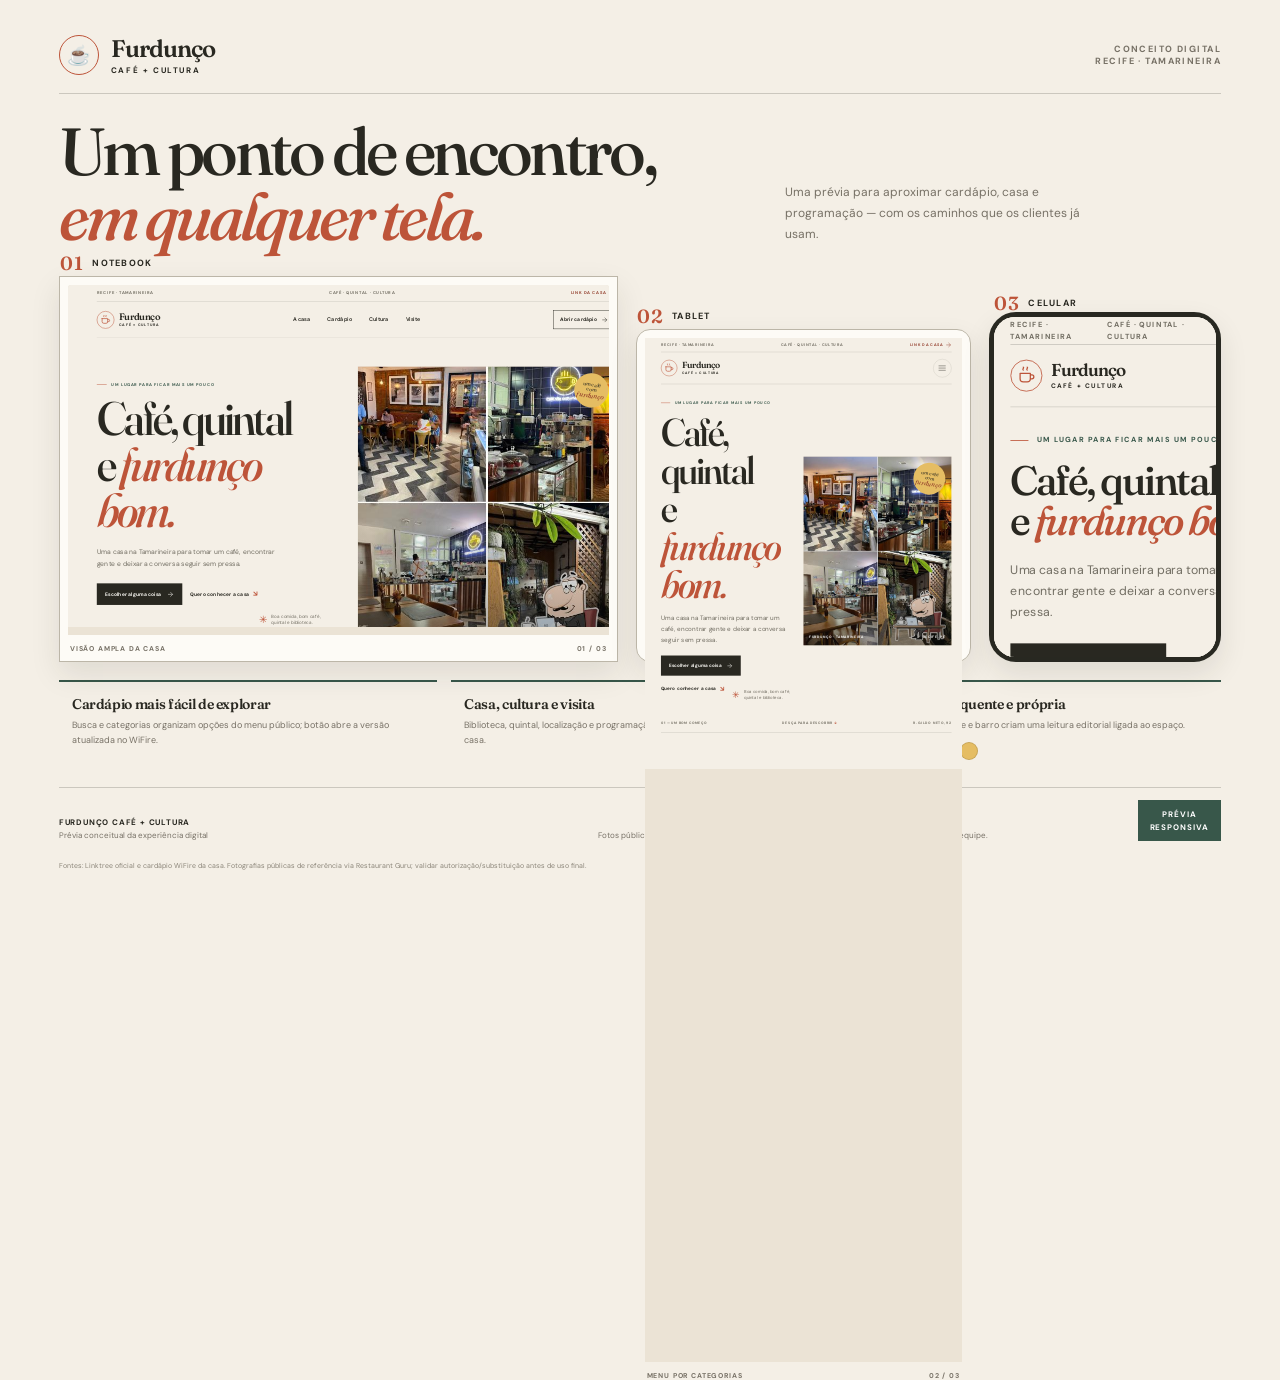
==== arte/prancha.html @ ab8691d7 "Create Furdunco Cafe e Cultura concept site" ====
<!doctype html>
<html lang="pt-BR">
<head>
  <meta charset="utf-8" />
  <meta name="viewport" content="width=device-width, initial-scale=1" />
  <meta name="theme-color" content="#f4efe6" />
  <title>Furdunço Café + Cultura — Conceito digital</title>
  <style>
    @import url('https://fonts.googleapis.com/css2?family=DM+Sans:wght@400;500;600;700&family=Fraunces:opsz,wght@9..144,500;9..144,600&display=swap');
    :root{--paper:#f4efe6;--ink:#292821;--muted:#777166;--line:rgba(41,40,33,.2);--clay:#bd5439;--leaf:#38574a;--sun:#e5bd63;--serif:"Fraunces",Georgia,serif;--sans:"DM Sans","Segoe UI",sans-serif}
    *{box-sizing:border-box}body{margin:0;background:var(--paper);color:var(--ink);font-family:var(--sans);-webkit-font-smoothing:antialiased}.board{max-width:1600px;margin:auto;padding:34px clamp(24px,4.6vw,76px) 24px}.mast{display:grid;grid-template-columns:1fr auto;align-items:center;gap:20px;padding-bottom:18px;border-bottom:1px solid var(--line)}.brand{display:flex;align-items:center;gap:12px;font-family:var(--serif);font-size:24px;font-weight:600;letter-spacing:-.04em}.brand-mark{display:grid;width:40px;height:40px;place-items:center;border:1px solid var(--clay);border-radius:50%;color:var(--clay);font-size:19px}.brand small{display:block;margin-top:2px;font:700 8px var(--sans);letter-spacing:.2em}.mast-meta{text-align:right;color:var(--muted);font-size:9px;font-weight:700;letter-spacing:.16em;text-transform:uppercase}.headline{display:grid;grid-template-columns:1.1fr .7fr;align-items:end;gap:40px;padding:25px 0 23px}.headline h1{margin:0;font:500 clamp(38px,5.2vw,73px)/.98 var(--serif);letter-spacing:-.055em}.headline h1 em{color:var(--clay);font-weight:500}.headline p{max-width:330px;margin:0 0 4px;color:var(--muted);font-size:12px;line-height:1.75}.devices{display:grid;grid-template-columns:1.25fr .75fr .52fr;align-items:end;gap:18px;min-height:390px}.device{position:relative;min-width:0;padding:8px;border:1px solid #bcb6a8;background:#fdfbf6;box-shadow:0 12px 28px rgba(39,37,30,.1)}.device-label{position:absolute;z-index:2;top:-26px;left:0;display:flex;align-items:center;gap:8px;color:var(--ink);font-size:9px;font-weight:700;letter-spacing:.14em;text-transform:uppercase}.device-label b{color:var(--clay);font:600 19px var(--serif)}.screen{position:relative;overflow:hidden;background:#ebe3d5}.screen iframe{display:block;border:0;transform-origin:top left;pointer-events:none;background:var(--paper)}.desktop{height:350px;border-radius:3px 3px 0 0}.desktop iframe{width:1280px;height:760px;transform:scale(.45)}.tablet{height:333px;border-radius:14px}.tablet iframe{width:768px;height:1024px;transform:scale(.42)}.phone{height:350px;border:5px solid #282821;border-radius:27px;padding:0;background:#282821}.phone .screen{height:100%;border-radius:21px}.phone iframe{width:390px;height:844px;transform:scale(.82)}.device-note{display:flex;justify-content:space-between;gap:10px;padding:9px 2px 0;color:var(--muted);font-size:7px;font-weight:700;letter-spacing:.12em;text-transform:uppercase}.phone .device-note{display:none}.device.phone{margin-bottom:0}.under-devices{display:grid;grid-template-columns:1fr 1fr 1fr;gap:14px;margin-top:18px}.info{padding:13px 13px 10px;border-top:2px solid var(--leaf)}.info h2{margin:0 0 5px;font:600 14px var(--serif);letter-spacing:-.025em}.info p{margin:0;color:var(--muted);font-size:9px;line-height:1.65}.palette{display:flex;gap:8px;margin-top:9px}.swatch{width:18px;height:18px;border:1px solid rgba(0,0,0,.13);border-radius:50%}.footer{display:grid;grid-template-columns:1fr 1fr auto;align-items:end;gap:20px;margin-top:17px;padding-top:12px;border-top:1px solid var(--line);color:var(--muted);font-size:8px;line-height:1.55}.footer strong{color:var(--ink);font-size:8px;letter-spacing:.1em}.stamp{padding:8px 12px;color:#fff;background:var(--leaf);font-size:8px;font-weight:700;letter-spacing:.12em;text-transform:uppercase;text-align:center}.credits{grid-column:1/-1;color:#8a8478;font-size:7px}
    @media(max-width:850px){.board{padding:22px 18px}.mast{grid-template-columns:1fr}.mast-meta{text-align:left}.headline{grid-template-columns:1fr;gap:10px}.headline p{max-width:500px}.devices{grid-template-columns:1fr 1fr;align-items:start;gap:33px 14px;padding-top:24px}.desktop{height:250px}.desktop iframe{transform:scale(.35)}.tablet{height:310px}.tablet iframe{transform:scale(.39)}.phone{height:310px;width:180px;justify-self:center;grid-column:1/-1}.phone iframe{transform:scale(.42)}.under-devices{grid-template-columns:1fr}.footer{grid-template-columns:1fr auto}.footer > span:nth-child(2){grid-column:1/-1;grid-row:2}.credits{grid-column:1/-1}}
    @media(max-width:460px){.brand{font-size:21px}.headline h1{font-size:42px}.devices{grid-template-columns:1fr}.desktop{height:230px}.desktop iframe{transform:scale(.31)}.tablet{width:100%;height:300px}.tablet iframe{transform:scale(.36)}.phone{grid-column:auto;width:184px;height:300px}.phone iframe{transform:scale(.43)}.under-devices{gap:8px}.footer{grid-template-columns:1fr}.footer > span:nth-child(2){grid-column:auto;grid-row:auto}.stamp{justify-self:start}}
  </style>
</head>
<body>
  <main class="board">
    <header class="mast"><div class="brand"><span class="brand-mark">☕</span><span>Furdunço <small>CAFÉ + CULTURA</small></span></div><div class="mast-meta">CONCEITO DIGITAL<br />RECIFE · TAMARINEIRA</div></header>
    <section class="headline"><h1>Um ponto de encontro,<br /><em>em qualquer tela.</em></h1><p>Uma prévia para aproximar cardápio, casa e programação — com os caminhos que os clientes já usam.</p></section>
    <section class="devices" aria-label="Prévia responsiva do site em notebook, tablet e celular">
      <article class="device"><div class="device-label"><b>01</b> Notebook</div><div class="screen desktop"><iframe title="Prévia do site no notebook" src="../index.html" loading="eager" tabindex="-1"></iframe></div><div class="device-note"><span>Visão ampla da casa</span><span>01 / 03</span></div></article>
      <article class="device tablet"><div class="device-label"><b>02</b> Tablet</div><div class="screen"><iframe title="Prévia do site no tablet" src="../index.html" loading="eager" tabindex="-1"></iframe></div><div class="device-note"><span>Menu por categorias</span><span>02 / 03</span></div></article>
      <article class="device phone"><div class="device-label"><b>03</b> Celular</div><div class="screen"><iframe title="Prévia do site no celular" src="../index.html" loading="eager" tabindex="-1"></iframe></div><div class="device-note"><span>Atalhos de toque</span><span>03 / 03</span></div></article>
    </section>
    <section class="under-devices" aria-label="Resumo do conceito">
      <article class="info"><h2>Cardápio mais fácil de explorar</h2><p>Busca e categorias organizam opções do menu público; botão abre a versão atualizada no WiFire.</p></article>
      <article class="info"><h2>Casa, cultura e visita</h2><p>Biblioteca, quintal, localização e programação aparecem com os canais oficiais da casa.</p></article>
      <article class="info"><h2>Uma identidade quente e própria</h2><p>Creme, café escuro, verde e barro criam uma leitura editorial ligada ao espaço.</p><div class="palette"><span class="swatch" style="background:#f4efe6"></span><span class="swatch" style="background:#292821"></span><span class="swatch" style="background:#38574a"></span><span class="swatch" style="background:#bd5439"></span><span class="swatch" style="background:#e5bd63"></span></div></article>
    </section>
    <footer class="footer"><div><strong>FURDUNÇO CAFÉ + CULTURA</strong><br />Prévia conceitual da experiência digital</div><span>Fotos públicas de referência. Cardápio e horários consultados em 25/11/2026; confirmar com a equipe.</span><div class="stamp">PRÉVIA<br />RESPONSIVA</div><small class="credits">Fontes: Linktree oficial e cardápio WiFire da casa. Fotografias públicas de referência via Restaurant Guru; validar autorização/substituição antes de uso final.</small></footer>
  </main>
</body>
</html>
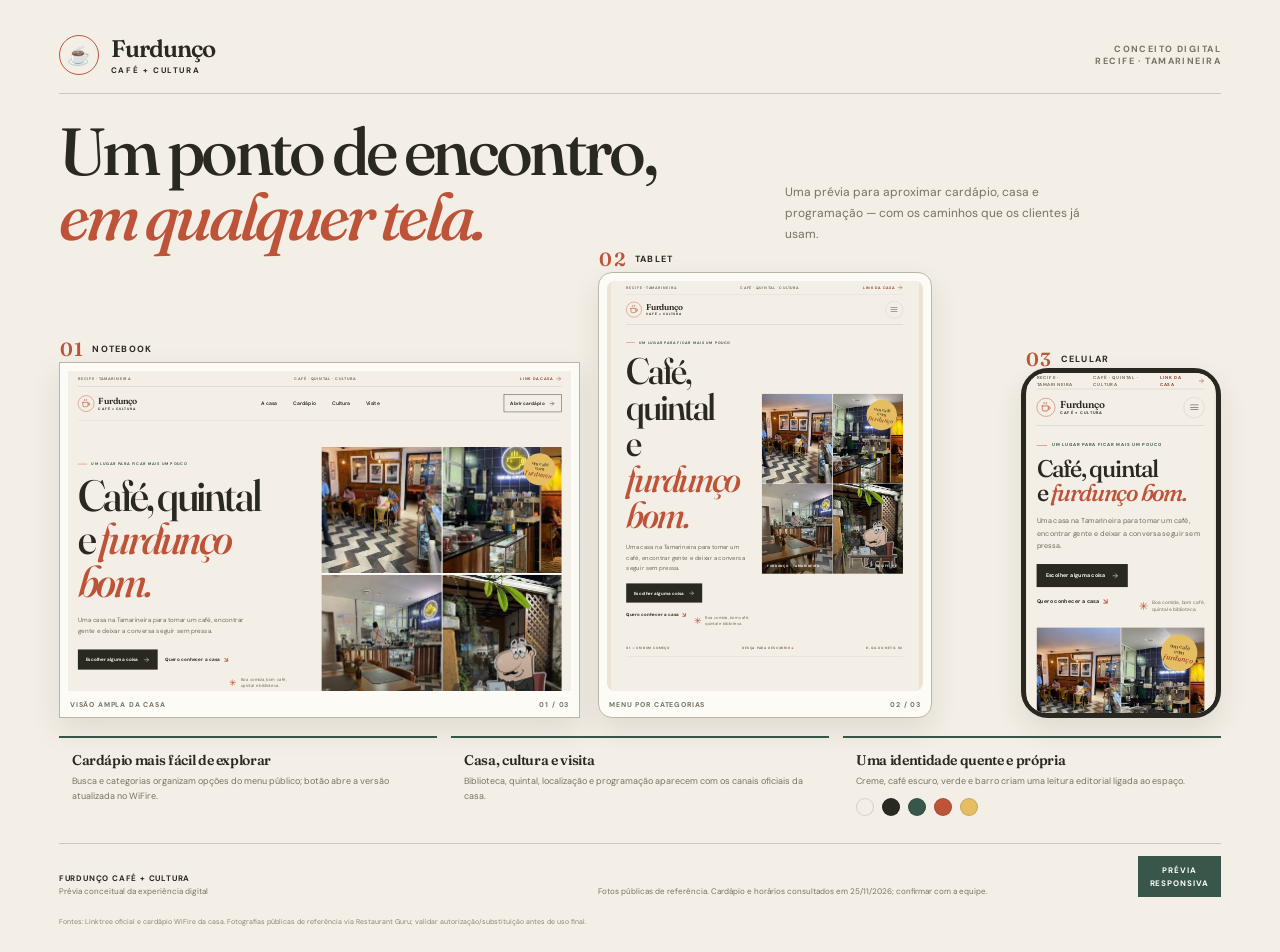
==== commit d3765802: "Fix responsive device frames on Furdunco board" ====
--- a/arte/prancha.html
+++ b/arte/prancha.html
@@ -7,10 +7,97 @@
   <title>Furdunço Café + Cultura — Conceito digital</title>
   <style>
     @import url('https://fonts.googleapis.com/css2?family=DM+Sans:wght@400;500;600;700&family=Fraunces:opsz,wght@9..144,500;9..144,600&display=swap');
-    :root{--paper:#f4efe6;--ink:#292821;--muted:#777166;--line:rgba(41,40,33,.2);--clay:#bd5439;--leaf:#38574a;--sun:#e5bd63;--serif:"Fraunces",Georgia,serif;--sans:"DM Sans","Segoe UI",sans-serif}
-    *{box-sizing:border-box}body{margin:0;background:var(--paper);color:var(--ink);font-family:var(--sans);-webkit-font-smoothing:antialiased}.board{max-width:1600px;margin:auto;padding:34px clamp(24px,4.6vw,76px) 24px}.mast{display:grid;grid-template-columns:1fr auto;align-items:center;gap:20px;padding-bottom:18px;border-bottom:1px solid var(--line)}.brand{display:flex;align-items:center;gap:12px;font-family:var(--serif);font-size:24px;font-weight:600;letter-spacing:-.04em}.brand-mark{display:grid;width:40px;height:40px;place-items:center;border:1px solid var(--clay);border-radius:50%;color:var(--clay);font-size:19px}.brand small{display:block;margin-top:2px;font:700 8px var(--sans);letter-spacing:.2em}.mast-meta{text-align:right;color:var(--muted);font-size:9px;font-weight:700;letter-spacing:.16em;text-transform:uppercase}.headline{display:grid;grid-template-columns:1.1fr .7fr;align-items:end;gap:40px;padding:25px 0 23px}.headline h1{margin:0;font:500 clamp(38px,5.2vw,73px)/.98 var(--serif);letter-spacing:-.055em}.headline h1 em{color:var(--clay);font-weight:500}.headline p{max-width:330px;margin:0 0 4px;color:var(--muted);font-size:12px;line-height:1.75}.devices{display:grid;grid-template-columns:1.25fr .75fr .52fr;align-items:end;gap:18px;min-height:390px}.device{position:relative;min-width:0;padding:8px;border:1px solid #bcb6a8;background:#fdfbf6;box-shadow:0 12px 28px rgba(39,37,30,.1)}.device-label{position:absolute;z-index:2;top:-26px;left:0;display:flex;align-items:center;gap:8px;color:var(--ink);font-size:9px;font-weight:700;letter-spacing:.14em;text-transform:uppercase}.device-label b{color:var(--clay);font:600 19px var(--serif)}.screen{position:relative;overflow:hidden;background:#ebe3d5}.screen iframe{display:block;border:0;transform-origin:top left;pointer-events:none;background:var(--paper)}.desktop{height:350px;border-radius:3px 3px 0 0}.desktop iframe{width:1280px;height:760px;transform:scale(.45)}.tablet{height:333px;border-radius:14px}.tablet iframe{width:768px;height:1024px;transform:scale(.42)}.phone{height:350px;border:5px solid #282821;border-radius:27px;padding:0;background:#282821}.phone .screen{height:100%;border-radius:21px}.phone iframe{width:390px;height:844px;transform:scale(.82)}.device-note{display:flex;justify-content:space-between;gap:10px;padding:9px 2px 0;color:var(--muted);font-size:7px;font-weight:700;letter-spacing:.12em;text-transform:uppercase}.phone .device-note{display:none}.device.phone{margin-bottom:0}.under-devices{display:grid;grid-template-columns:1fr 1fr 1fr;gap:14px;margin-top:18px}.info{padding:13px 13px 10px;border-top:2px solid var(--leaf)}.info h2{margin:0 0 5px;font:600 14px var(--serif);letter-spacing:-.025em}.info p{margin:0;color:var(--muted);font-size:9px;line-height:1.65}.palette{display:flex;gap:8px;margin-top:9px}.swatch{width:18px;height:18px;border:1px solid rgba(0,0,0,.13);border-radius:50%}.footer{display:grid;grid-template-columns:1fr 1fr auto;align-items:end;gap:20px;margin-top:17px;padding-top:12px;border-top:1px solid var(--line);color:var(--muted);font-size:8px;line-height:1.55}.footer strong{color:var(--ink);font-size:8px;letter-spacing:.1em}.stamp{padding:8px 12px;color:#fff;background:var(--leaf);font-size:8px;font-weight:700;letter-spacing:.12em;text-transform:uppercase;text-align:center}.credits{grid-column:1/-1;color:#8a8478;font-size:7px}
-    @media(max-width:850px){.board{padding:22px 18px}.mast{grid-template-columns:1fr}.mast-meta{text-align:left}.headline{grid-template-columns:1fr;gap:10px}.headline p{max-width:500px}.devices{grid-template-columns:1fr 1fr;align-items:start;gap:33px 14px;padding-top:24px}.desktop{height:250px}.desktop iframe{transform:scale(.35)}.tablet{height:310px}.tablet iframe{transform:scale(.39)}.phone{height:310px;width:180px;justify-self:center;grid-column:1/-1}.phone iframe{transform:scale(.42)}.under-devices{grid-template-columns:1fr}.footer{grid-template-columns:1fr auto}.footer > span:nth-child(2){grid-column:1/-1;grid-row:2}.credits{grid-column:1/-1}}
-    @media(max-width:460px){.brand{font-size:21px}.headline h1{font-size:42px}.devices{grid-template-columns:1fr}.desktop{height:230px}.desktop iframe{transform:scale(.31)}.tablet{width:100%;height:300px}.tablet iframe{transform:scale(.36)}.phone{grid-column:auto;width:184px;height:300px}.phone iframe{transform:scale(.43)}.under-devices{gap:8px}.footer{grid-template-columns:1fr}.footer > span:nth-child(2){grid-column:auto;grid-row:auto}.stamp{justify-self:start}}
+    :root {
+      --paper: #f4efe6;
+      --ink: #292821;
+      --muted: #777166;
+      --line: rgba(41, 40, 33, .2);
+      --clay: #bd5439;
+      --leaf: #38574a;
+      --sun: #e5bd63;
+      --serif: "Fraunces", Georgia, serif;
+      --sans: "DM Sans", "Segoe UI", sans-serif;
+    }
+    * { box-sizing: border-box; }
+    body { margin: 0; background: var(--paper); color: var(--ink); font-family: var(--sans); -webkit-font-smoothing: antialiased; }
+    .board { max-width: 1600px; margin: auto; padding: 34px clamp(24px, 4.6vw, 76px) 24px; }
+    .mast { display: grid; grid-template-columns: 1fr auto; align-items: center; gap: 20px; padding-bottom: 18px; border-bottom: 1px solid var(--line); }
+    .brand { display: flex; align-items: center; gap: 12px; font-family: var(--serif); font-size: 24px; font-weight: 600; letter-spacing: -.04em; }
+    .brand-mark { display: grid; width: 40px; height: 40px; place-items: center; border: 1px solid var(--clay); border-radius: 50%; color: var(--clay); font-size: 19px; }
+    .brand small { display: block; margin-top: 2px; font: 700 8px var(--sans); letter-spacing: .2em; }
+    .mast-meta { text-align: right; color: var(--muted); font-size: 9px; font-weight: 700; letter-spacing: .16em; text-transform: uppercase; }
+    .headline { display: grid; grid-template-columns: 1.1fr .7fr; align-items: end; gap: 40px; padding: 25px 0 23px; }
+    .headline h1 { margin: 0; font: 500 clamp(38px, 5.2vw, 73px)/.98 var(--serif); letter-spacing: -.055em; }
+    .headline h1 em { color: var(--clay); font-weight: 500; }
+    .headline p { max-width: 330px; margin: 0 0 4px; color: var(--muted); font-size: 12px; line-height: 1.75; }
+    .devices { display: grid; grid-template-columns: minmax(0, 1.25fr) minmax(0, .75fr) minmax(220px, .52fr); align-items: end; gap: 18px; }
+    .device { position: relative; min-width: 0; padding: 8px; border: 1px solid #bcb6a8; background: #fdfbf6; box-shadow: 0 12px 28px rgba(39, 37, 30, .1); }
+    .device-label { position: absolute; z-index: 2; top: -26px; left: 0; display: flex; align-items: center; gap: 8px; color: var(--ink); font-size: 9px; font-weight: 700; letter-spacing: .14em; text-transform: uppercase; }
+    .device-label b { color: var(--clay); font: 600 19px var(--serif); }
+    .screen { position: relative; width: 100%; overflow: hidden; background: #ebe3d5; }
+    .screen iframe { position: absolute; top: 0; left: 50%; display: block; border: 0; transform-origin: top center; translate: -50% 0; pointer-events: none; background: var(--paper); }
+    .desktop { height: 350px; border-radius: 3px 3px 0 0; }
+    .desktop iframe { width: 1280px; height: 760px; transform: scale(.54); }
+    .device.tablet { padding-bottom: 8px; border-radius: 14px; }
+    .device.tablet > .screen { height: 532px; border-radius: 8px; }
+    .tablet iframe { width: 768px; height: 1024px; transform: scale(.52); }
+    .device.phone { justify-self: end; width: 232px; height: 390px; padding: 0; border: 5px solid #282821; border-radius: 27px; background: #282821; }
+    .phone .screen { height: 100%; border-radius: 21px; }
+    .phone iframe { width: 390px; height: 844px; transform: scale(.56); }
+    .device-note { display: flex; justify-content: space-between; gap: 10px; padding: 9px 2px 0; color: var(--muted); font-size: 7px; font-weight: 700; letter-spacing: .12em; text-transform: uppercase; }
+    .phone .device-note { display: none; }
+    .under-devices { display: grid; grid-template-columns: 1fr 1fr 1fr; gap: 14px; margin-top: 18px; }
+    .info { padding: 13px 13px 10px; border-top: 2px solid var(--leaf); }
+    .info h2 { margin: 0 0 5px; font: 600 14px var(--serif); letter-spacing: -.025em; }
+    .info p { margin: 0; color: var(--muted); font-size: 9px; line-height: 1.65; }
+    .palette { display: flex; gap: 8px; margin-top: 9px; }
+    .swatch { width: 18px; height: 18px; border: 1px solid rgba(0, 0, 0, .13); border-radius: 50%; }
+    .footer { display: grid; grid-template-columns: 1fr 1fr auto; align-items: end; gap: 20px; margin-top: 17px; padding-top: 12px; border-top: 1px solid var(--line); color: var(--muted); font-size: 8px; line-height: 1.55; }
+    .footer strong { color: var(--ink); font-size: 8px; letter-spacing: .1em; }
+    .stamp { padding: 8px 12px; color: #fff; background: var(--leaf); font-size: 8px; font-weight: 700; letter-spacing: .12em; text-transform: uppercase; text-align: center; }
+    .credits { grid-column: 1 / -1; color: #8a8478; font-size: 7px; }
+    @media (max-width: 1440px) {
+      .devices { grid-template-columns: minmax(0, 1.25fr) minmax(0, .8fr) minmax(190px, .65fr); }
+      .desktop { height: 320px; }
+      .desktop iframe { transform: scale(.42); }
+      .device.tablet > .screen { height: 410px; }
+      .tablet iframe { transform: scale(.4); }
+      .device.phone { width: 200px; height: 350px; }
+      .phone iframe { transform: scale(.48); }
+    }
+    @media (max-width: 850px) {
+      .board { padding: 22px 18px; }
+      .mast { grid-template-columns: 1fr; }
+      .mast-meta { text-align: left; }
+      .headline { grid-template-columns: 1fr; gap: 10px; }
+      .headline p { max-width: 500px; }
+      .devices { grid-template-columns: minmax(0, 1fr) minmax(0, 1fr); align-items: start; gap: 36px 14px; padding-top: 24px; }
+      .desktop { height: 250px; }
+      .desktop iframe { transform: scale(.3); }
+      .device.tablet > .screen { height: 400px; }
+      .tablet iframe { transform: scale(.39); }
+      .device.phone { grid-column: 1 / -1; justify-self: center; width: 180px; height: 310px; }
+      .phone iframe { transform: scale(.42); }
+      .under-devices { grid-template-columns: 1fr; }
+      .footer { grid-template-columns: 1fr auto; }
+      .footer > span:nth-child(2) { grid-column: 1 / -1; grid-row: 2; }
+      .credits { grid-column: 1 / -1; }
+    }
+    @media (max-width: 460px) {
+      .brand { font-size: 21px; }
+      .headline h1 { font-size: 42px; }
+      .devices { grid-template-columns: 1fr; gap: 36px; }
+      .desktop { height: 230px; }
+      .desktop iframe { transform: scale(.27); }
+      .device.tablet > .screen { height: 410px; }
+      .tablet iframe { transform: scale(.4); }
+      .device.phone { grid-column: auto; width: 184px; height: 300px; }
+      .phone iframe { transform: scale(.43); }
+      .under-devices { gap: 8px; }
+      .footer { grid-template-columns: 1fr; }
+      .footer > span:nth-child(2) { grid-column: auto; grid-row: auto; }
+      .stamp { justify-self: start; }
+    }
   </style>
 </head>
 <body>
